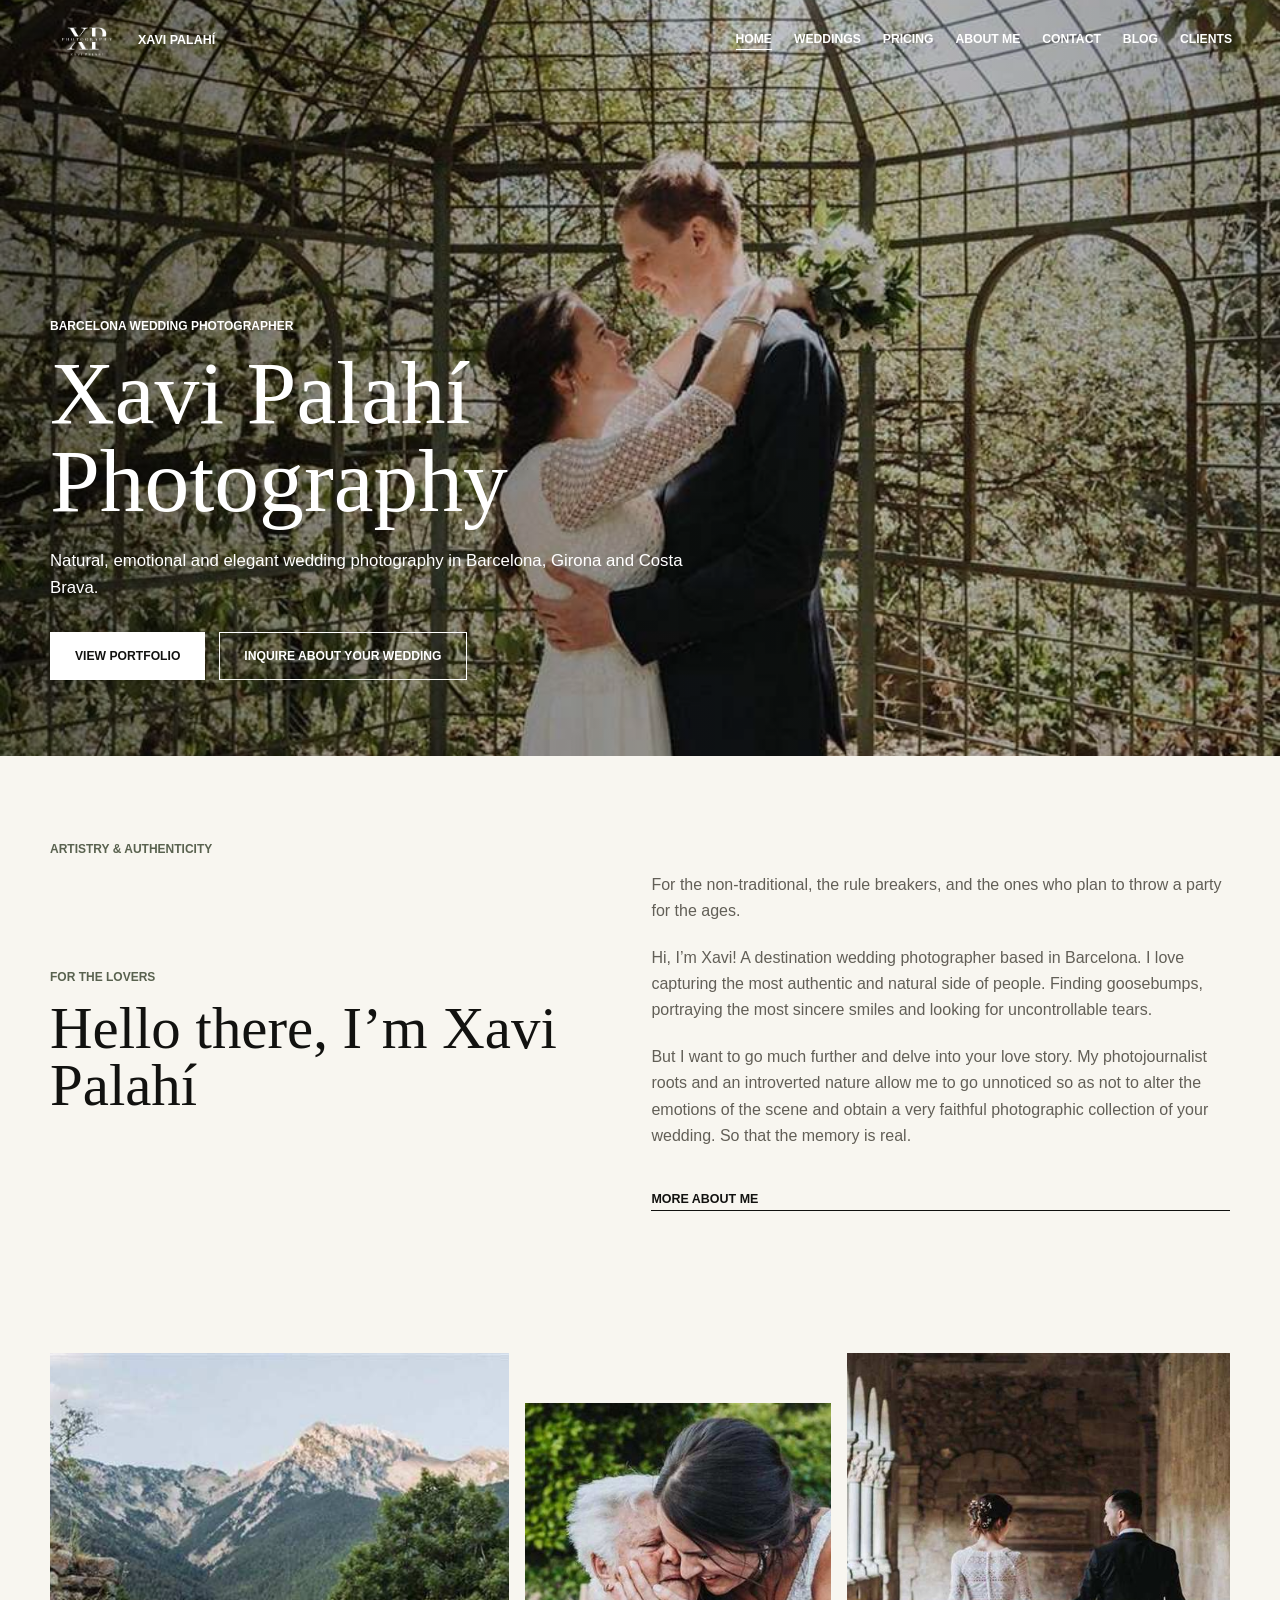
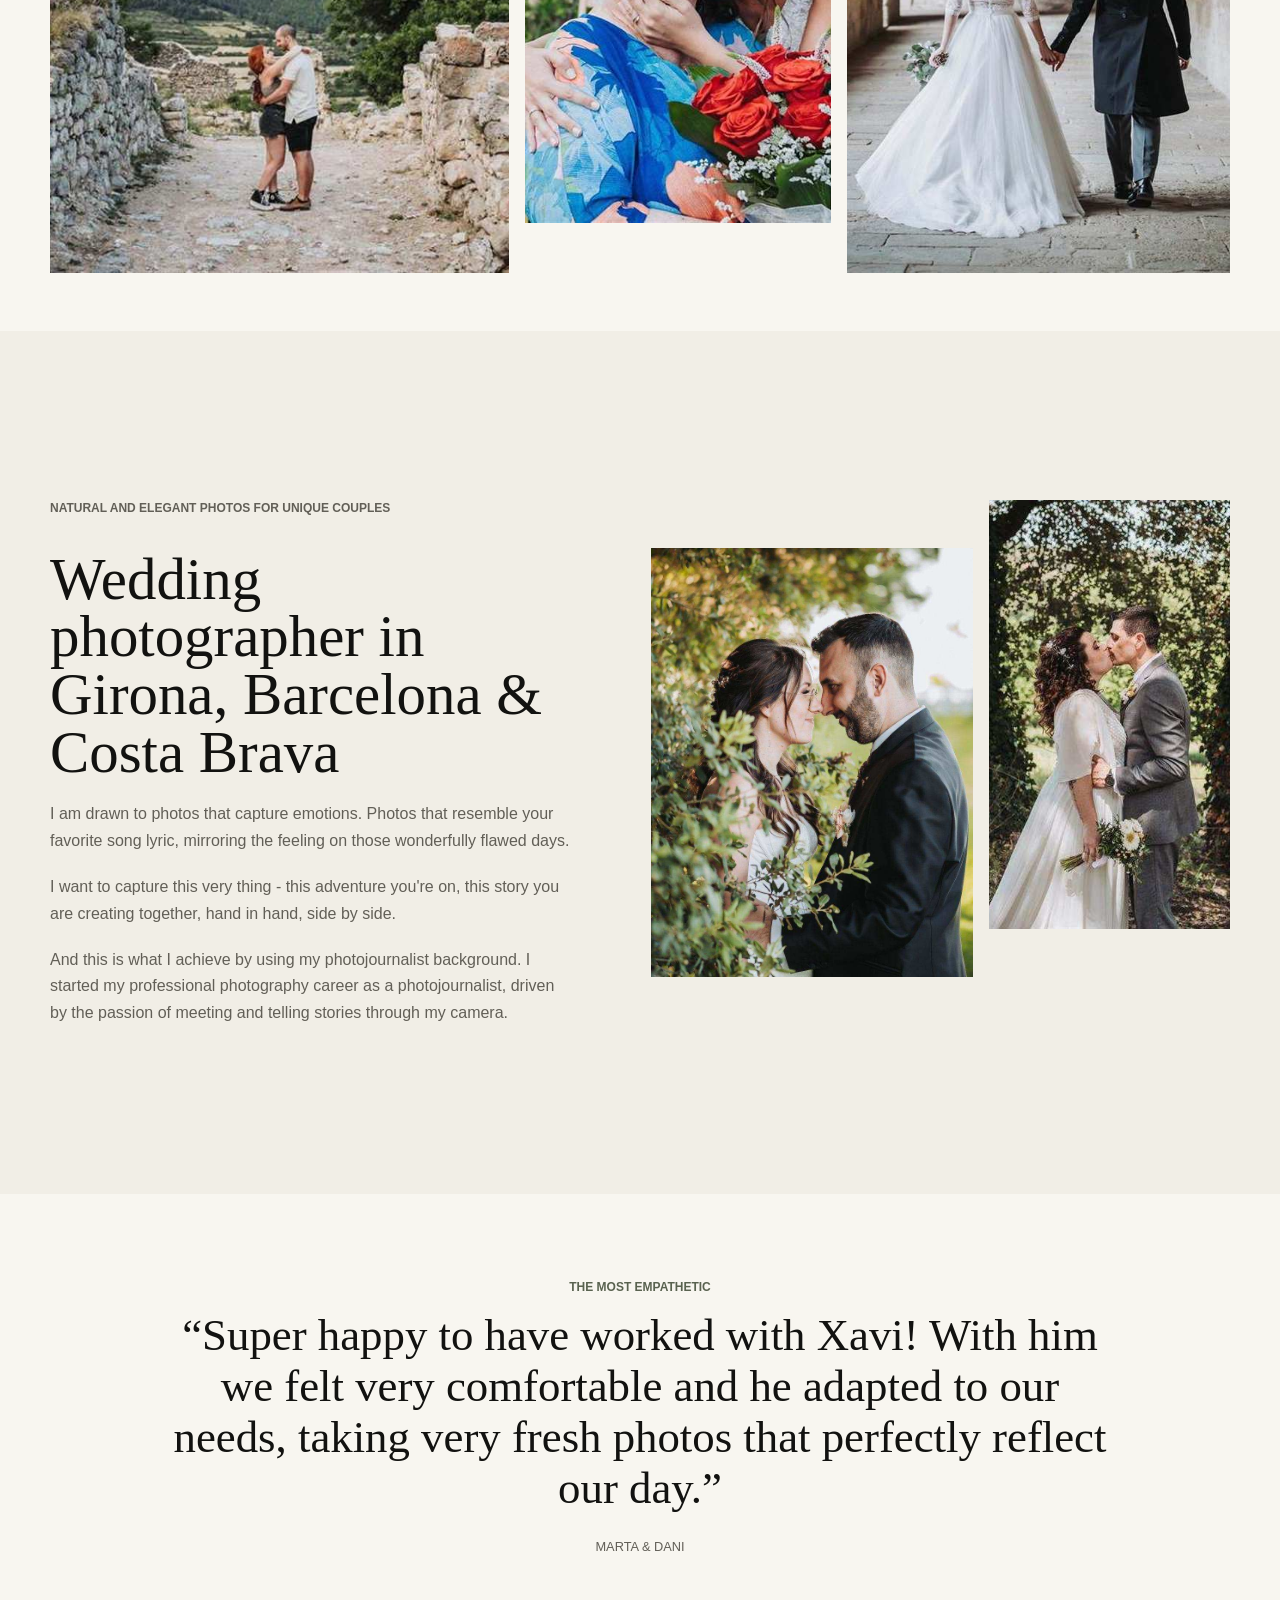
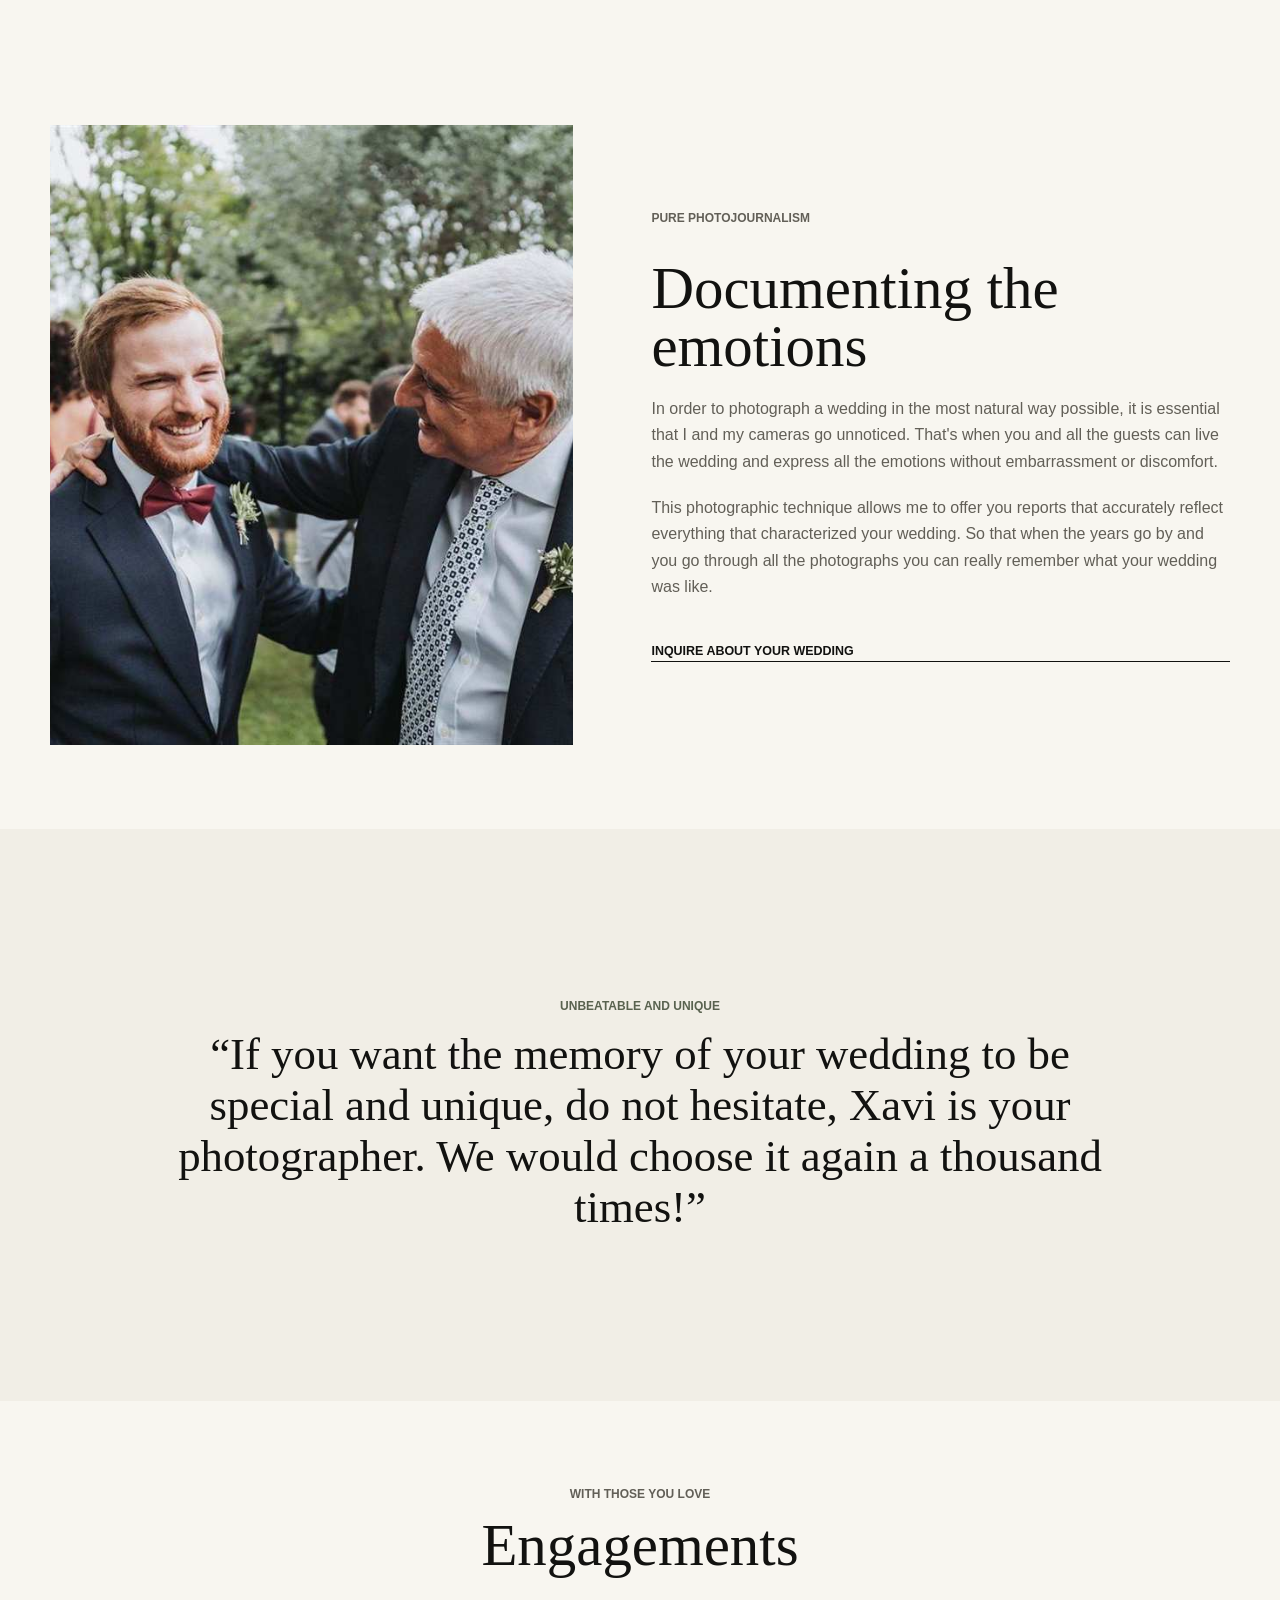
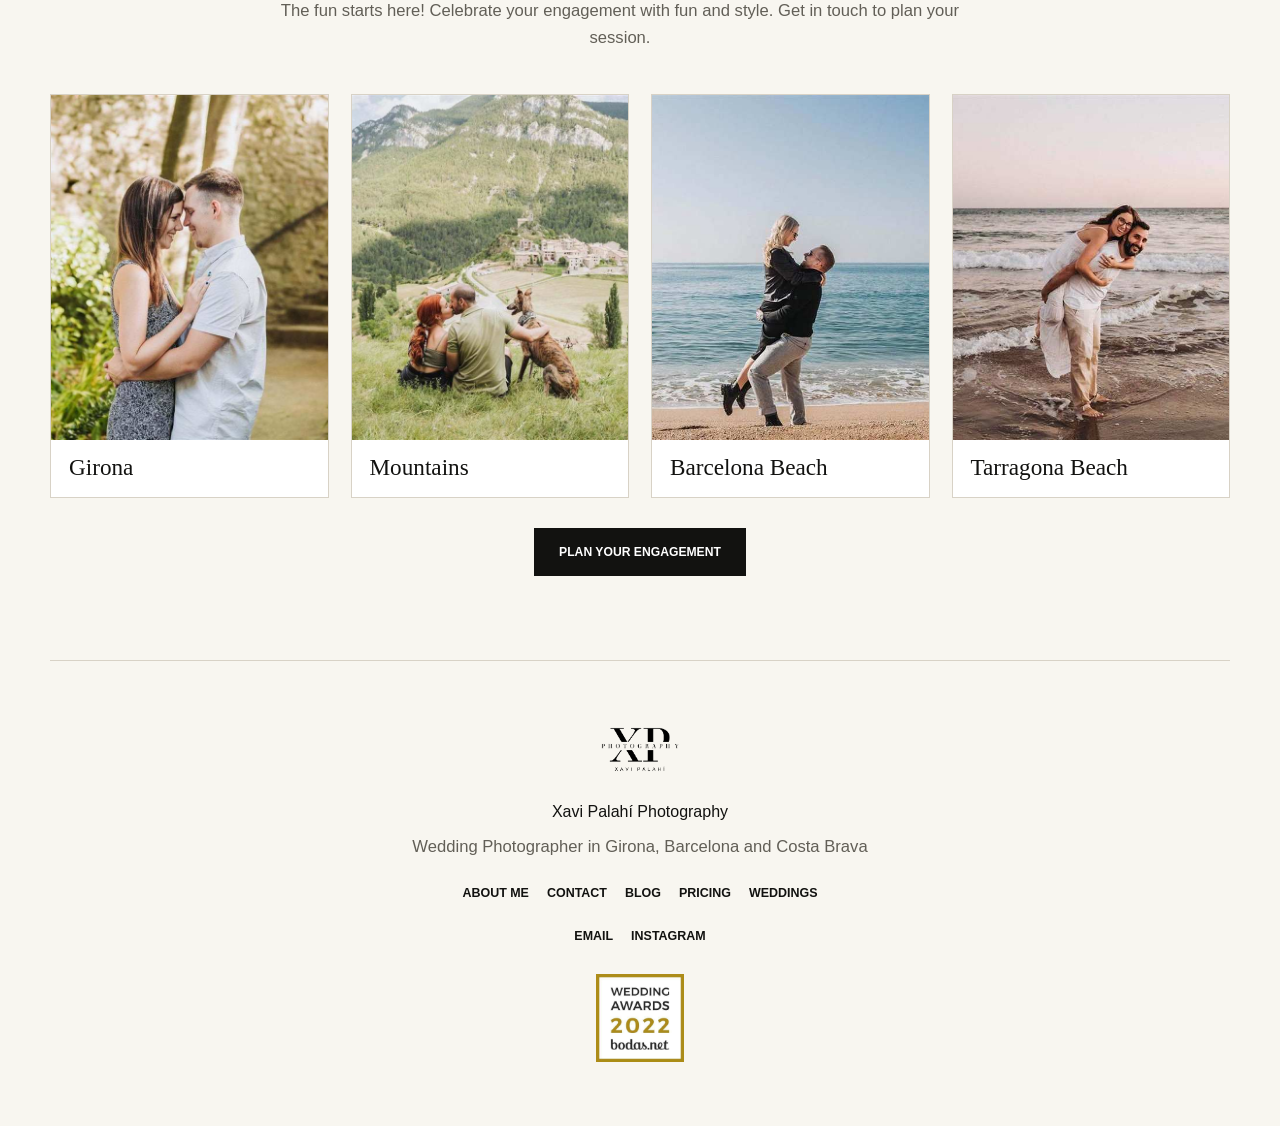
==== index.html @ ed0e4367 "Publish wedding portfolio" ====
<!doctype html>
<html lang="en">
  <head>
    <meta charset="utf-8">
    <meta name="viewport" content="width=device-width, initial-scale=1">
    <title>Xavi Palahí | Barcelona Wedding Photographer</title>
    <meta name="description" content="Barcelona wedding photographer specializing in natural, emotional and elegant wedding photography in Barcelona, Girona and Costa Brava.">
    <meta property="og:title" content="Xavi Palahí | Barcelona Wedding Photographer">
    <meta property="og:description" content="Natural, emotional and elegant wedding photography based in Barcelona, Spain and available worldwide.">
    <meta property="og:image" content="/assets/images/home-hero.jpg">
    <link rel="icon" href="/assets/images/logo.png">
    <link rel="stylesheet" href="/styles.css">
  </head>
  <body>
    <header class="site-header" data-header>
      <a class="brand" href="/" aria-label="Xavi Palahí Photography home">
        <img src="/assets/images/logo.png" alt="">
        <span>Xavi Palahí</span>
      </a>
      <button class="menu-toggle" type="button" aria-expanded="false" aria-controls="site-nav" data-menu-toggle>
        <span></span><span></span><span></span><span class="sr-only">Open menu</span>
      </button>
      <nav class="site-nav" id="site-nav" data-nav>
        <a href="/" aria-current="page">Home</a>
        <a href="/weddings/">Weddings</a>
        <a href="/pricing/">Pricing</a>
        <a href="/about/">About me</a>
        <a href="/contact/">Contact</a>
        <a href="/blog/">Blog</a>
        <a href="https://xavipalahi.pic-time.com/portfolio" target="_blank" rel="noreferrer">Clients</a>
      </nav>
    </header>

    <main>
      <section class="hero">
        <img src="/assets/images/home-hero.jpg" alt="Wedding couple portrait in Barcelona">
        <div class="hero-content">
          <p class="eyebrow">Barcelona wedding photographer</p>
          <h1>Xavi Palahí Photography</h1>
          <p class="hero-text">Natural, emotional and elegant wedding photography in Barcelona, Girona and Costa Brava.</p>
          <div class="button-row">
            <a class="button light" href="/weddings/">View portfolio</a>
            <a class="button" href="/contact/">Inquire about your wedding</a>
          </div>
        </div>
      </section>

      <section class="section">
        <p class="overline">Artistry & Authenticity</p>
        <div class="intro-grid">
          <div>
            <p class="small-title">For the lovers</p>
            <h2>Hello there, I’m Xavi Palahí</h2>
          </div>
          <div class="copy">
            <p>For the non-traditional, the rule breakers, and the ones who plan to throw a party for the ages.</p>
            <p>Hi, I’m Xavi! A destination wedding photographer based in Barcelona. I love capturing the most authentic and natural side of people. Finding goosebumps, portraying the most sincere smiles and looking for uncontrollable tears.</p>
            <p>But I want to go much further and delve into your love story. My photojournalist roots and an introverted nature allow me to go unnoticed so as not to alter the emotions of the scene and obtain a very faithful photographic collection of your wedding. So that the memory is real.</p>
            <a class="text-link" href="/about/">More about me</a>
          </div>
        </div>
      </section>

      <section class="section tight">
        <div class="portfolio-strip">
          <img src="/assets/images/home-feature-1.jpg" alt="Wedding celebration detail">
          <img src="/assets/images/home-feature-2.jpg" alt="Bride and groom portrait">
          <img src="/assets/images/home-feature-3.jpg" alt="Wedding guests celebrating">
        </div>
      </section>

      <section class="section alt">
        <div class="section-inner">
          <div class="split-grid">
            <div class="copy">
              <p class="overline">Natural and elegant photos for unique couples</p>
              <h2>Wedding photographer in Girona, Barcelona & Costa Brava</h2>
              <p>I am drawn to photos that capture emotions. Photos that resemble your favorite song lyric, mirroring the feeling on those wonderfully flawed days.</p>
              <p>I want to capture this very thing - this adventure you're on, this story you are creating together, hand in hand, side by side.</p>
              <p>And this is what I achieve by using my photojournalist background. I started my professional photography career as a photojournalist, driven by the passion of meeting and telling stories through my camera.</p>
            </div>
            <div class="image-stack">
              <img src="/assets/images/home-girona.jpg" alt="Girona wedding photographer portrait">
              <img src="/assets/images/home-caballe.jpg" alt="Can Caballé wedding photograph">
            </div>
          </div>
        </div>
      </section>

      <section class="section">
        <div class="testimonial">
          <p class="overline">The most empathetic</p>
          <blockquote class="quote">“Super happy to have worked with Xavi! With him we felt very comfortable and he adapted to our needs, taking very fresh photos that perfectly reflect our day.”</blockquote>
          <p class="quote-credit">Marta & Dani</p>
        </div>
      </section>

      <section class="section">
        <div class="split-grid">
          <img class="split-image" src="/assets/images/home-feature-4.jpg" alt="Candid wedding moment">
          <div class="copy">
            <p class="overline">Pure photojournalism</p>
            <h2>Documenting the emotions</h2>
            <p>In order to photograph a wedding in the most natural way possible, it is essential that I and my cameras go unnoticed. That's when you and all the guests can live the wedding and express all the emotions without embarrassment or discomfort.</p>
            <p>This photographic technique allows me to offer you reports that accurately reflect everything that characterized your wedding. So that when the years go by and you go through all the photographs you can really remember what your wedding was like.</p>
            <a class="text-link" href="/contact/">Inquire about your wedding</a>
          </div>
        </div>
      </section>

      <section class="section alt">
        <div class="section-inner">
          <div class="testimonial">
            <p class="overline">Unbeatable and unique</p>
            <blockquote class="quote">“If you want the memory of your wedding to be special and unique, do not hesitate, Xavi is your photographer. We would choose it again a thousand times!”</blockquote>
          </div>
        </div>
      </section>

      <section class="section">
        <div class="section-heading center">
          <p class="overline">With those you love</p>
          <h2>Engagements</h2>
          <p class="lead">The fun starts here! Celebrate your engagement with fun and style. Get in touch to plan your session.</p>
        </div>
        <div class="engagement-grid">
          <article><img src="/assets/images/couple-girona.jpg" alt="Couple photo session in Girona"><h3>Girona</h3></article>
          <article><img src="/assets/images/couple-mountains.jpg" alt="Couple photo session in the mountains"><h3>Mountains</h3></article>
          <article><img src="/assets/images/couple-barcelona.jpg" alt="Couple photo session in Barcelona Beach"><h3>Barcelona Beach</h3></article>
          <article><img src="/assets/images/couple-tarragona.jpg" alt="Couple photo session in Tarragona Beach"><h3>Tarragona Beach</h3></article>
        </div>
        <div class="button-row" style="justify-content:center">
          <a class="button dark" href="/contact/">Plan your engagement</a>
        </div>
      </section>
    </main>

    <footer class="site-footer">
      <img class="footer-logo" src="/assets/images/logo.png" alt="">
      <p>Xavi Palahí Photography</p>
      <p class="lead" style="margin:8px auto 0">Wedding Photographer in Girona, Barcelona and Costa Brava</p>
      <nav class="footer-nav">
        <a href="/about/">About me</a><a href="/contact/">Contact</a><a href="/blog/">Blog</a><a href="/pricing/">Pricing</a><a href="/weddings/">Weddings</a>
      </nav>
      <div class="social-row">
        <a href="mailto:xavierpalahi@hotmail.com">Email</a>
        <a href="https://www.instagram.com/xavipalahi.weddings/" target="_blank" rel="noreferrer">Instagram</a>
      </div>
      <a href="https://www.bodas.net/fotografos/xavi-palahi-photography--e169761" target="_blank" rel="noreferrer">
        <img class="footer-badge" src="/assets/images/badge-weddingawards.jpg" alt="Bodas.net Wedding Awards 2022">
      </a>
    </footer>
    <script src="/script.js"></script>
  </body>
</html>
---- styles.css ----
:root {
  --paper: #f8f6f0;
  --paper-2: #f1eee6;
  --ink: #121210;
  --muted: #625f57;
  --line: #d8d2c6;
  --white: #ffffff;
  --sage: #59624f;
  --clay: #9a6f67;
  --max: 1180px;
  --serif: Georgia, "Times New Roman", serif;
  --sans: Arial, Helvetica, sans-serif;
}

* {
  box-sizing: border-box;
}

html {
  scroll-behavior: smooth;
}

body {
  margin: 0;
  background: var(--paper);
  color: var(--ink);
  font-family: var(--sans);
  line-height: 1.65;
}

img {
  display: block;
  max-width: 100%;
}

a {
  color: inherit;
}

button,
input,
textarea {
  font: inherit;
}

.sr-only {
  position: absolute;
  width: 1px;
  height: 1px;
  overflow: hidden;
  clip: rect(0, 0, 0, 0);
  white-space: nowrap;
}

.site-header {
  position: fixed;
  inset: 0 0 auto;
  z-index: 50;
  display: flex;
  align-items: center;
  justify-content: space-between;
  gap: 26px;
  padding: 18px clamp(18px, 4vw, 48px);
  color: var(--white);
  transition: background 180ms ease, color 180ms ease, box-shadow 180ms ease;
}

.site-header.header-light,
.site-header.is-scrolled,
.site-header.is-open {
  background: rgba(248, 246, 240, 0.96);
  color: var(--ink);
  box-shadow: 0 1px 0 rgba(18, 18, 16, 0.08);
}

.brand {
  display: inline-flex;
  align-items: center;
  gap: 12px;
  min-width: 172px;
  text-decoration: none;
}

.brand img {
  width: 78px;
  filter: invert(1);
  transition: filter 180ms ease;
}

.header-light .brand img,
.is-scrolled .brand img,
.is-open .brand img {
  filter: none;
}

.brand span {
  font-size: 0.78rem;
  font-weight: 700;
  letter-spacing: 0;
  text-transform: uppercase;
}

.site-nav {
  display: flex;
  align-items: center;
  gap: 22px;
  font-size: 0.76rem;
  font-weight: 600;
  text-transform: uppercase;
}

.site-nav a {
  text-decoration: none;
  border-bottom: 1px solid transparent;
}

.site-nav a:hover,
.site-nav a:focus-visible,
.site-nav a[aria-current="page"] {
  border-color: currentColor;
}

.menu-toggle {
  display: none;
  width: 42px;
  height: 42px;
  border: 1px solid currentColor;
  border-radius: 0;
  background: transparent;
  color: inherit;
  padding: 10px;
}

.menu-toggle span:not(.sr-only) {
  display: block;
  height: 2px;
  margin: 5px 0;
  background: currentColor;
}

.hero,
.page-hero {
  position: relative;
  min-height: 84vh;
  display: grid;
  align-items: end;
  overflow: hidden;
  color: var(--white);
}

.page-hero {
  min-height: 62vh;
}

.hero img,
.page-hero img {
  position: absolute;
  inset: 0;
  width: 100%;
  height: 100%;
  object-fit: cover;
}

.hero::after,
.page-hero::after {
  content: "";
  position: absolute;
  inset: 0;
  background: linear-gradient(90deg, rgba(0, 0, 0, 0.58), rgba(0, 0, 0, 0.2) 58%, rgba(0, 0, 0, 0.36));
}

.hero-content {
  position: relative;
  z-index: 1;
  width: min(var(--max), calc(100% - 56px));
  margin: 0 auto;
  padding: 138px 0 76px;
}

.hero-content.narrow {
  max-width: 900px;
}

.eyebrow,
.overline,
.small-title {
  margin: 0 0 12px;
  color: var(--sage);
  font-size: 0.75rem;
  font-weight: 700;
  text-transform: uppercase;
}

.hero .eyebrow,
.page-hero .eyebrow {
  color: var(--white);
}

h1,
h2,
h3 {
  font-family: var(--serif);
  font-weight: 500;
  line-height: 0.98;
}

h1 {
  max-width: 840px;
  margin: 0;
  font-size: clamp(3rem, 7vw, 6.4rem);
}

h2 {
  margin: 0;
  font-size: clamp(2.25rem, 4.6vw, 4.35rem);
}

h3 {
  margin: 0;
  font-size: 2rem;
}

p {
  margin: 0;
}

.hero-text {
  max-width: 680px;
  margin-top: 22px;
  font-size: 1.05rem;
}

.section,
.site-footer {
  width: min(var(--max), calc(100% - 56px));
  margin: 0 auto;
}

.section {
  padding: 84px 0;
}

.section.tight {
  padding: 58px 0;
}

.section.alt {
  width: 100%;
  max-width: none;
  background: var(--paper-2);
}

.section.alt > .section-inner {
  width: min(var(--max), calc(100% - 56px));
  margin: 0 auto;
  padding: 84px 0;
}

.section-heading {
  max-width: 760px;
  margin-bottom: 42px;
}

.section-heading.center {
  margin-right: auto;
  margin-left: auto;
  text-align: center;
}

.section-heading p,
.copy p,
.card p,
.faq-answer,
.lead {
  color: var(--muted);
}

.lead {
  max-width: 720px;
  margin-top: 22px;
  font-size: 1.04rem;
}

.button-row {
  display: flex;
  flex-wrap: wrap;
  gap: 14px;
  margin-top: 30px;
}

.button {
  display: inline-flex;
  align-items: center;
  justify-content: center;
  min-height: 48px;
  padding: 13px 24px;
  border: 1px solid currentColor;
  border-radius: 0;
  background: transparent;
  color: inherit;
  text-decoration: none;
  text-transform: uppercase;
  font-size: 0.76rem;
  font-weight: 700;
  cursor: pointer;
}

.button.light {
  background: var(--white);
  color: var(--ink);
  border-color: var(--white);
}

.button.dark {
  background: var(--ink);
  color: var(--white);
  border-color: var(--ink);
}

.text-link {
  display: inline-block;
  margin-top: 20px;
  text-decoration: none;
  text-transform: uppercase;
  font-size: 0.78rem;
  font-weight: 700;
  border-bottom: 1px solid currentColor;
}

.intro-grid,
.split-grid,
.about-grid,
.pricing-lead,
.contact-grid {
  display: grid;
  grid-template-columns: 0.95fr 1.05fr;
  gap: clamp(36px, 7vw, 78px);
  align-items: center;
}

.copy {
  display: grid;
  gap: 20px;
}

.image-stack {
  display: grid;
  grid-template-columns: 1fr 0.75fr;
  gap: 16px;
  align-items: end;
}

.image-stack img:first-child {
  aspect-ratio: 3 / 4;
}

.image-stack img:last-child {
  aspect-ratio: 4 / 5;
  margin-bottom: 48px;
}

.image-stack img,
.split-image,
.about-image,
.card-image,
.gallery-card img,
.blog-card img {
  width: 100%;
  height: 100%;
  object-fit: cover;
  background: var(--line);
}

.portfolio-strip {
  display: grid;
  grid-template-columns: 1.2fr 0.8fr 1fr;
  gap: 16px;
  align-items: stretch;
}

.portfolio-strip img {
  width: 100%;
  height: 520px;
  object-fit: cover;
}

.portfolio-strip img:nth-child(2) {
  height: 420px;
  align-self: center;
}

.gallery-grid,
.blog-grid,
.pricing-grid,
.engagement-grid {
  display: grid;
  grid-template-columns: repeat(3, minmax(0, 1fr));
  gap: 22px;
}

.gallery-card,
.blog-card,
.pricing-card {
  min-width: 0;
}

.gallery-card {
  display: grid;
  gap: 14px;
  text-decoration: none;
}

.gallery-card img {
  aspect-ratio: 4 / 5;
}

.gallery-card:nth-child(3n + 2) img {
  aspect-ratio: 1 / 1;
}

.gallery-card p,
.blog-card p {
  color: var(--muted);
  font-size: 0.9rem;
}

.testimonial {
  max-width: 940px;
  margin: 0 auto;
  text-align: center;
}

.quote {
  margin: 0;
  font-family: var(--serif);
  font-size: clamp(1.8rem, 3.5vw, 3rem);
  line-height: 1.14;
}

.quote-credit {
  margin-top: 22px;
  color: var(--muted);
  font-size: 0.8rem;
  text-transform: uppercase;
}

.split-image,
.about-image {
  min-height: 620px;
}

.engagement-grid {
  grid-template-columns: repeat(4, minmax(0, 1fr));
}

.engagement-grid article,
.blog-card,
.pricing-card {
  background: var(--white);
  border: 1px solid var(--line);
}

.engagement-grid img {
  width: 100%;
  aspect-ratio: 4 / 5;
  object-fit: cover;
}

.engagement-grid h3 {
  padding: 16px 18px 18px;
  font-size: 1.45rem;
}

.blog-card {
  display: grid;
  grid-template-rows: auto 1fr;
  text-decoration: none;
}

.blog-card img {
  aspect-ratio: 4 / 3;
}

.blog-card-content,
.pricing-card {
  padding: 24px;
}

.blog-card h2,
.blog-card h3 {
  font-size: 1.85rem;
}

.pricing-card {
  display: grid;
  gap: 14px;
}

.pricing-card strong {
  font-size: 1rem;
}

.album-grid {
  display: grid;
  grid-template-columns: repeat(4, minmax(0, 1fr));
  gap: 14px;
}

.album-grid img {
  width: 100%;
  aspect-ratio: 4 / 3;
  object-fit: cover;
  border: 1px solid var(--line);
}

.faq-list {
  display: grid;
  gap: 16px;
  max-width: 920px;
  margin: 0 auto;
}

.faq-item {
  padding: 24px 0;
  border-top: 1px solid var(--line);
}

.faq-question {
  margin-bottom: 10px;
  font-weight: 700;
}

.contact-form {
  display: grid;
  gap: 18px;
}

.field-grid {
  display: grid;
  grid-template-columns: 1fr 1fr;
  gap: 18px;
}

label {
  display: grid;
  gap: 8px;
  color: var(--muted);
  font-size: 0.78rem;
  font-weight: 700;
  text-transform: uppercase;
}

input,
textarea {
  width: 100%;
  border: 1px solid var(--line);
  border-radius: 0;
  background: var(--white);
  color: var(--ink);
  padding: 14px 15px;
  font-size: 1rem;
}

textarea {
  min-height: 170px;
  resize: vertical;
}

.form-note {
  color: var(--muted);
  font-size: 0.86rem;
}

.site-footer {
  padding: 52px 0 64px;
  text-align: center;
  border-top: 1px solid var(--line);
}

.footer-logo {
  width: 120px;
  margin: 0 auto 18px;
}

.footer-nav,
.social-row {
  display: flex;
  justify-content: center;
  flex-wrap: wrap;
  gap: 18px;
  margin-top: 22px;
  font-size: 0.78rem;
  font-weight: 700;
  text-transform: uppercase;
}

.footer-nav a,
.social-row a {
  text-decoration: none;
  border-bottom: 1px solid transparent;
}

.footer-nav a:hover,
.social-row a:hover {
  border-color: currentColor;
}

.footer-badge {
  width: 88px;
  margin: 26px auto 0;
}

@media (max-width: 980px) {
  .site-header {
    padding: 14px 22px;
  }

  .brand img {
    width: 64px;
  }

  .menu-toggle {
    display: block;
  }

  .site-nav {
    position: absolute;
    top: 100%;
    left: 0;
    right: 0;
    display: none;
    flex-direction: column;
    align-items: flex-start;
    gap: 0;
    padding: 18px 22px 24px;
    background: rgba(248, 246, 240, 0.98);
    color: var(--ink);
  }

  .site-nav.is-open {
    display: flex;
  }

  .site-nav a {
    width: 100%;
    padding: 12px 0;
  }

  .intro-grid,
  .split-grid,
  .about-grid,
  .pricing-lead,
  .contact-grid {
    grid-template-columns: 1fr;
  }

  .portfolio-strip {
    grid-template-columns: 1fr 1fr;
  }

  .portfolio-strip img,
  .portfolio-strip img:nth-child(2) {
    height: 380px;
  }

  .gallery-grid,
  .blog-grid,
  .pricing-grid {
    grid-template-columns: repeat(2, minmax(0, 1fr));
  }

  .engagement-grid,
  .album-grid {
    grid-template-columns: repeat(2, minmax(0, 1fr));
  }

  .split-image,
  .about-image {
    min-height: 520px;
  }
}

@media (max-width: 640px) {
  .section,
  .site-footer,
  .section.alt > .section-inner,
  .hero-content {
    width: min(100% - 34px, var(--max));
  }

  .section,
  .section.alt > .section-inner {
    padding: 58px 0;
  }

  .hero,
  .page-hero {
    min-height: 76vh;
  }

  .hero-content {
    padding: 116px 0 52px;
  }

  .button-row,
  .button {
    width: 100%;
  }

  .portfolio-strip,
  .gallery-grid,
  .blog-grid,
  .pricing-grid,
  .engagement-grid,
  .album-grid,
  .field-grid {
    grid-template-columns: 1fr;
  }

  .portfolio-strip img,
  .portfolio-strip img:nth-child(2) {
    height: 320px;
  }

  .image-stack {
    grid-template-columns: 1fr;
  }

  .image-stack img:last-child {
    margin-bottom: 0;
  }

  .split-image,
  .about-image {
    min-height: 390px;
  }

  .brand {
    min-width: 0;
  }

  .brand span {
    font-size: 0.72rem;
  }
}
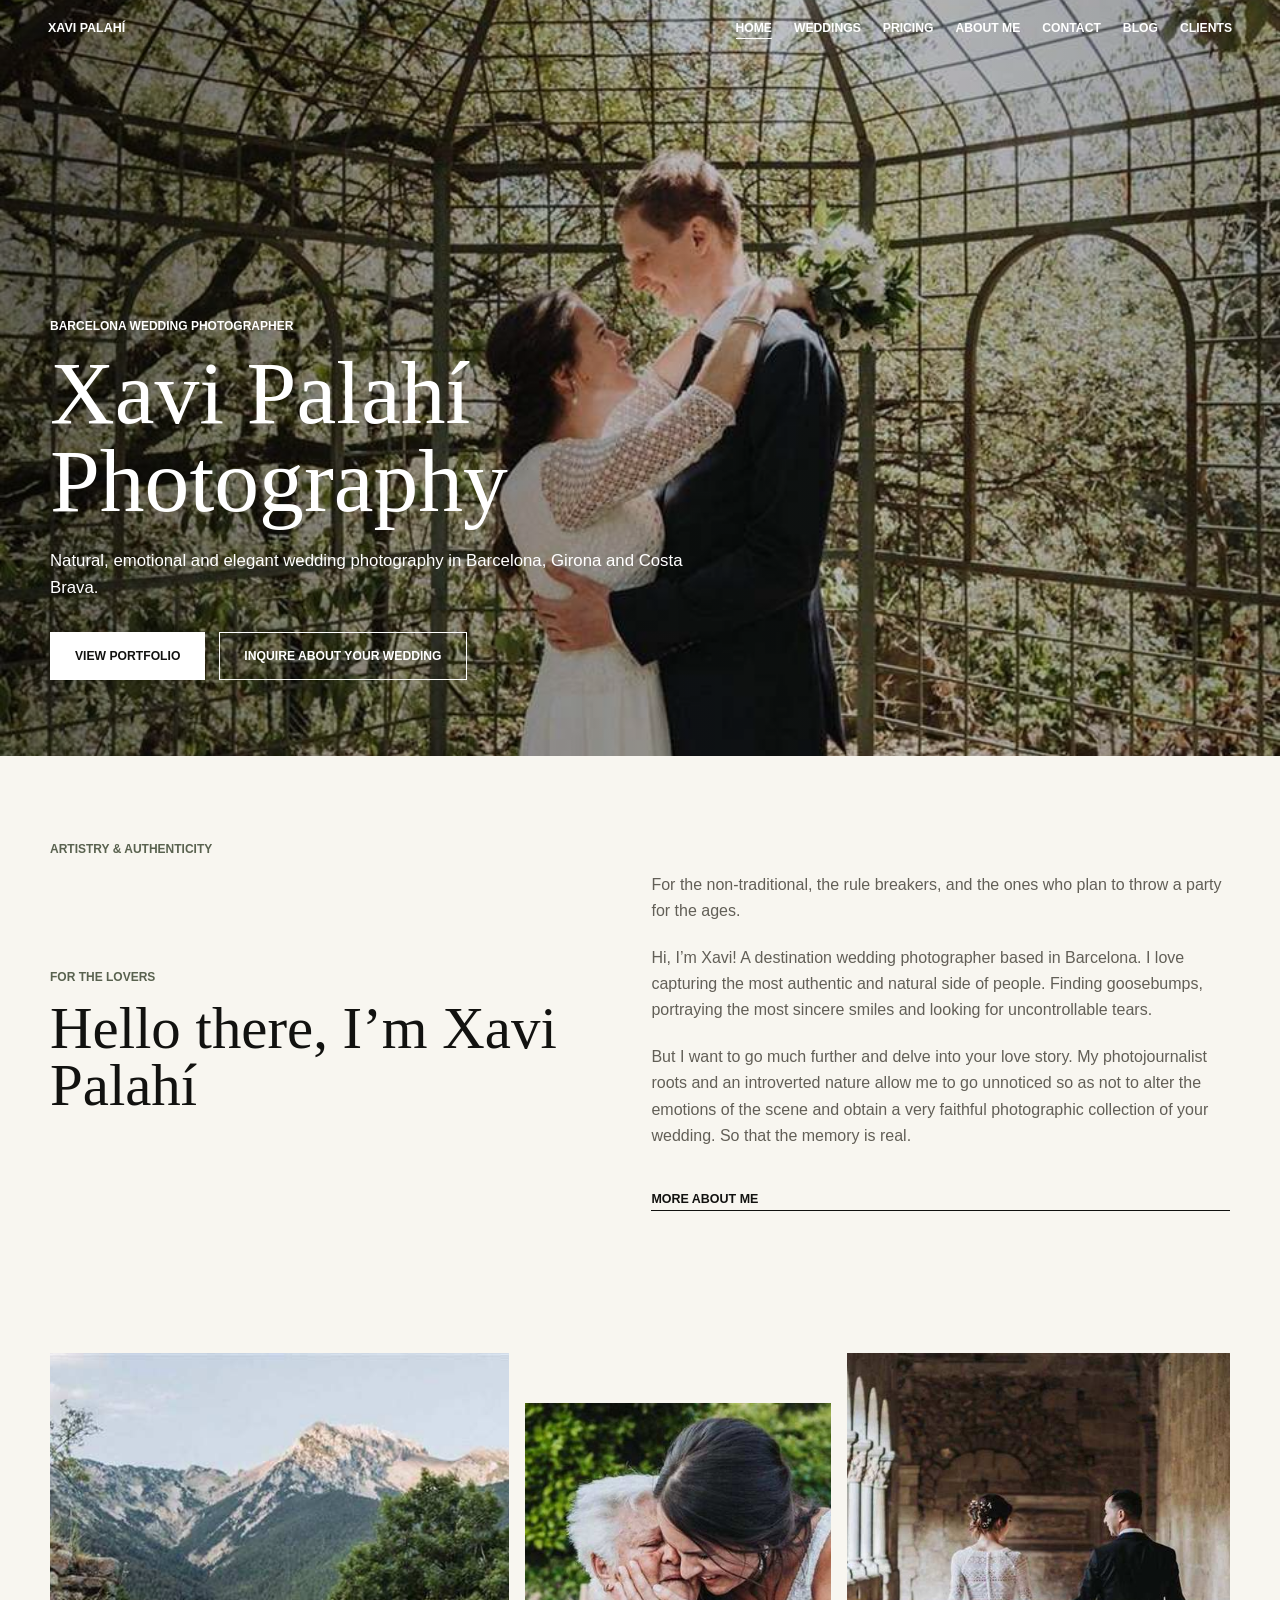
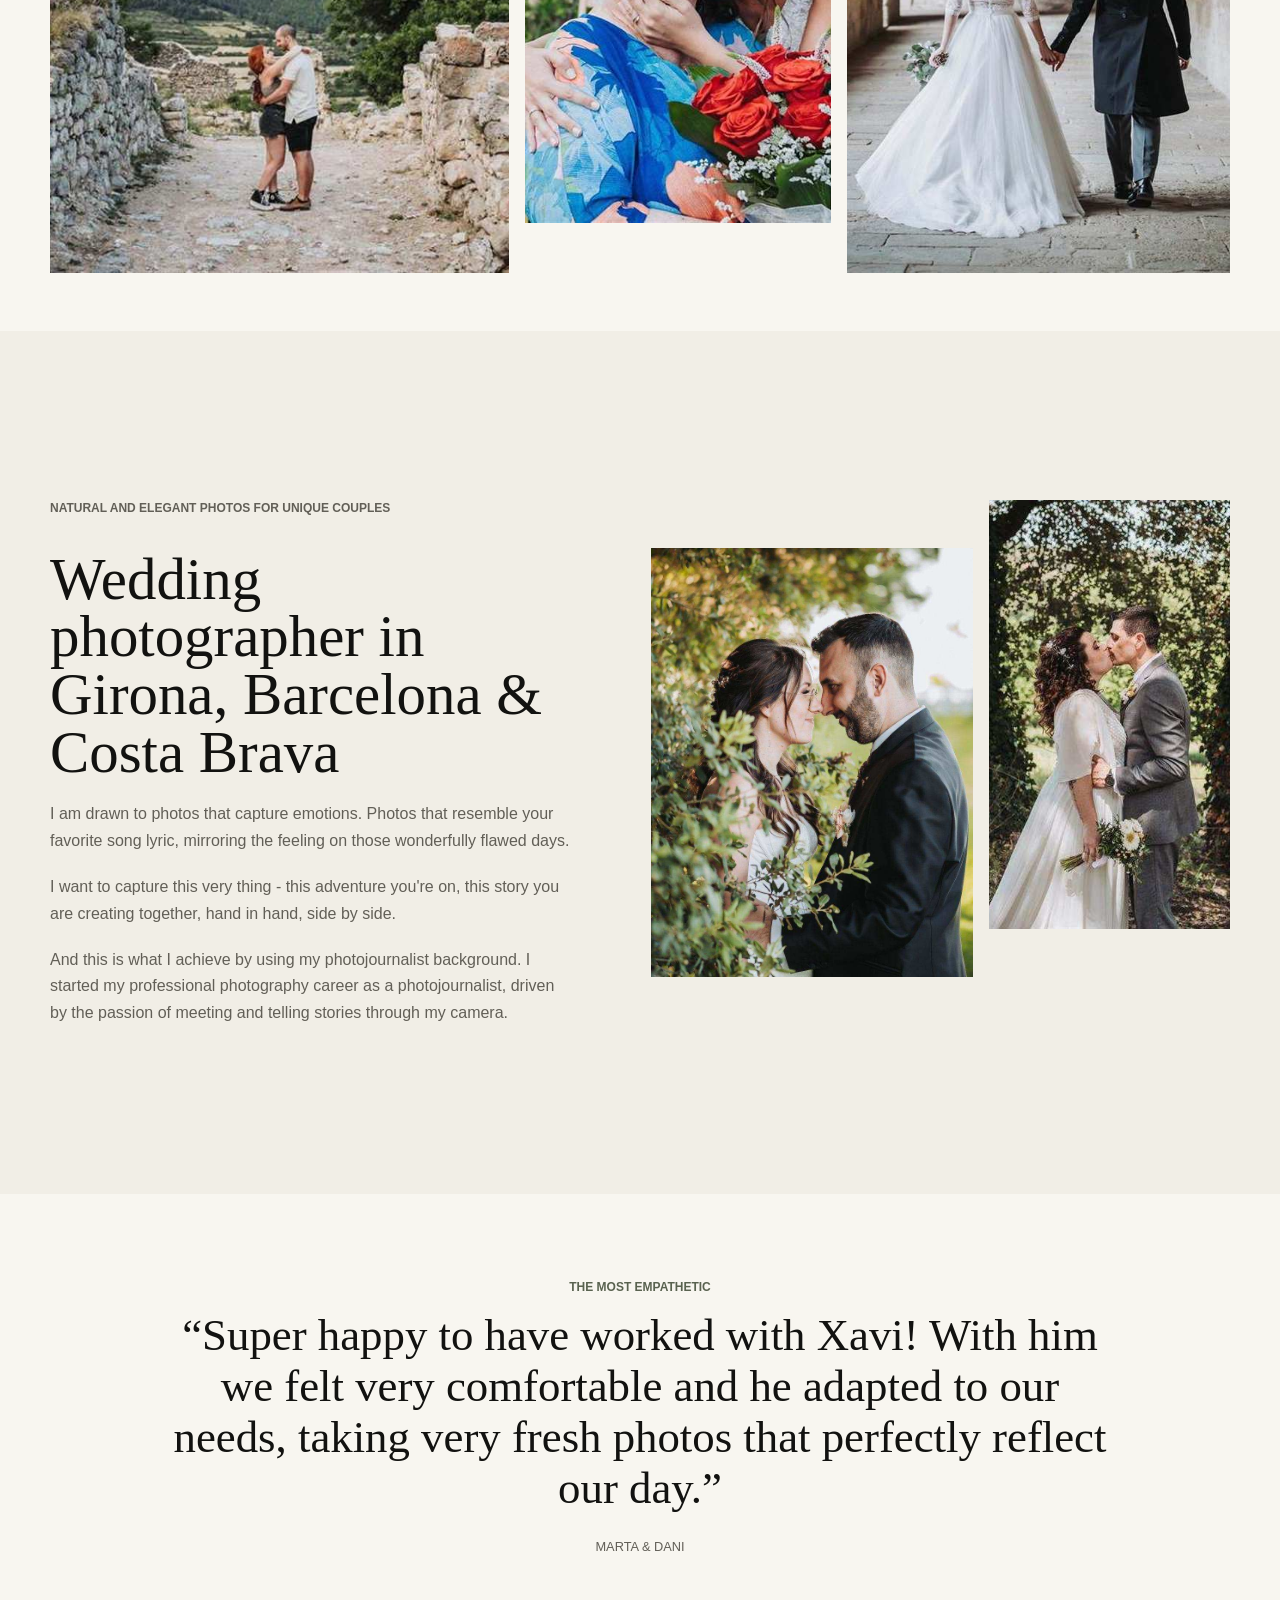
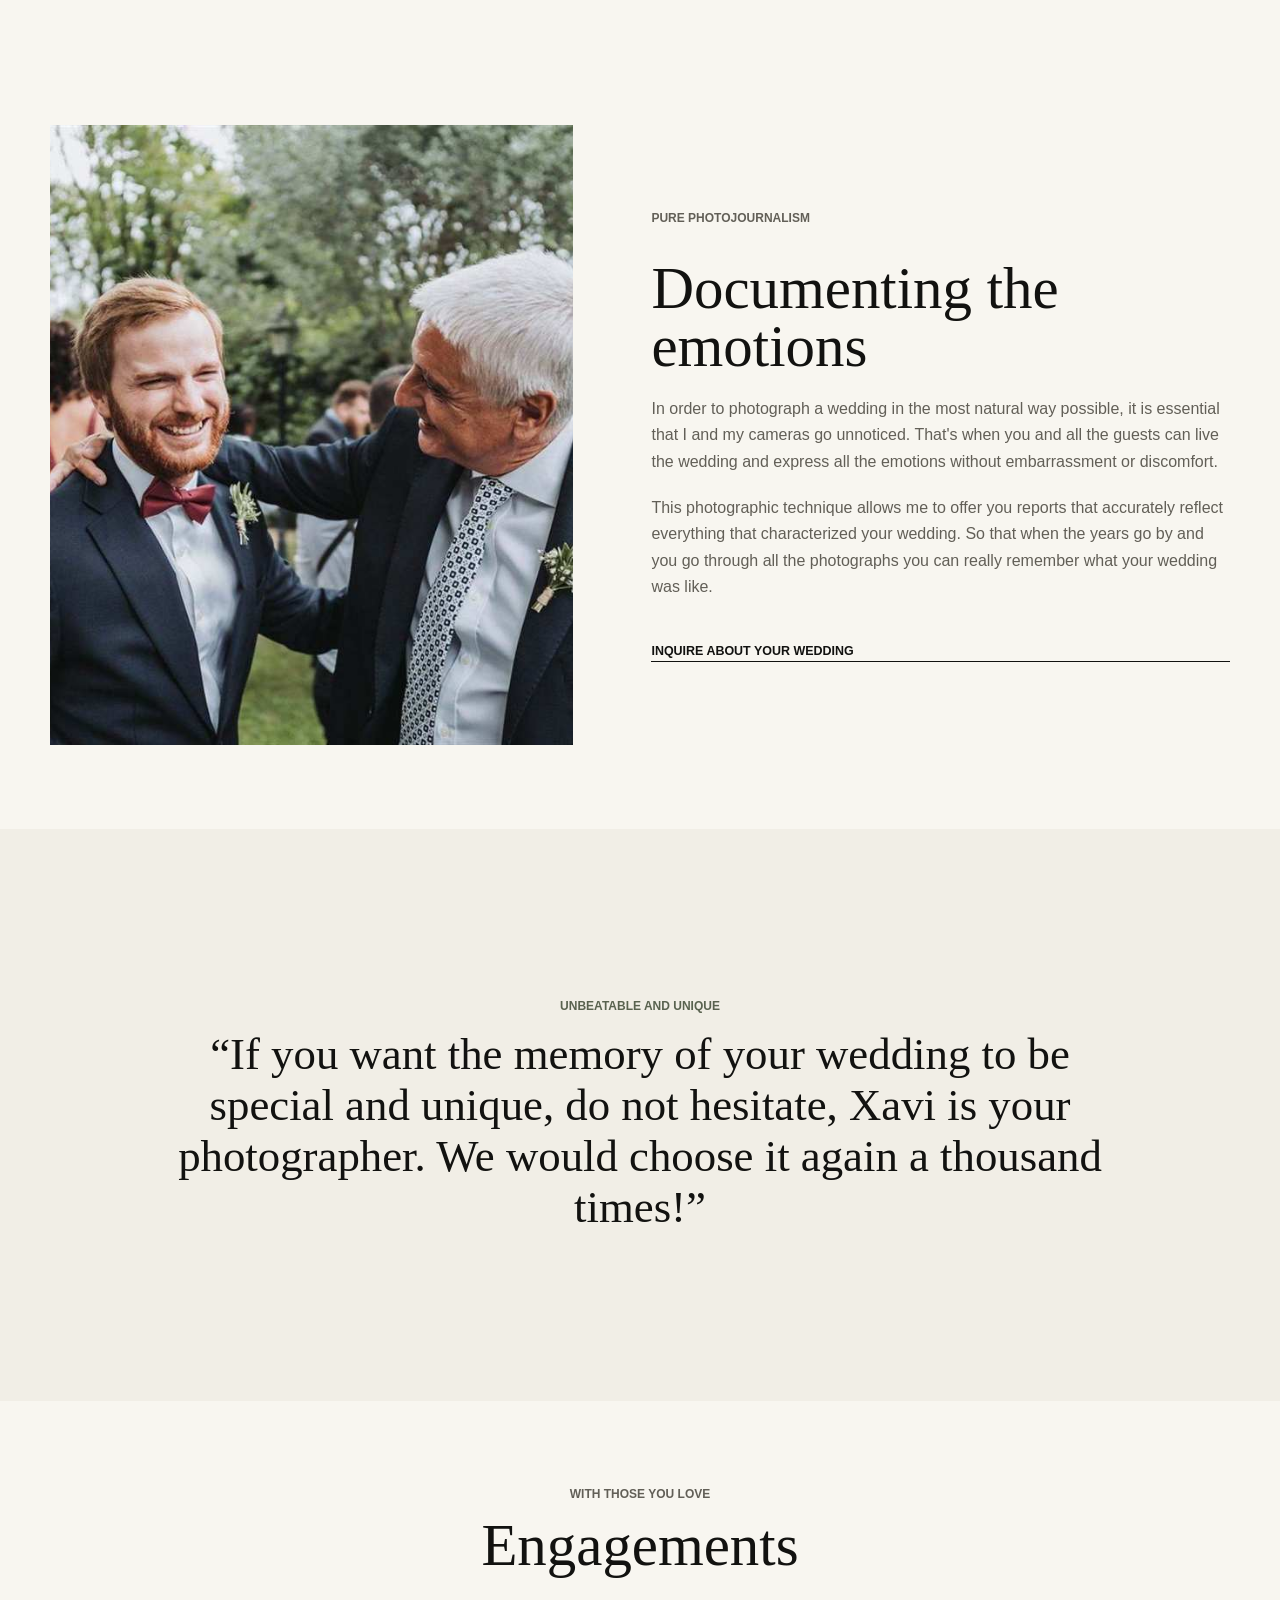
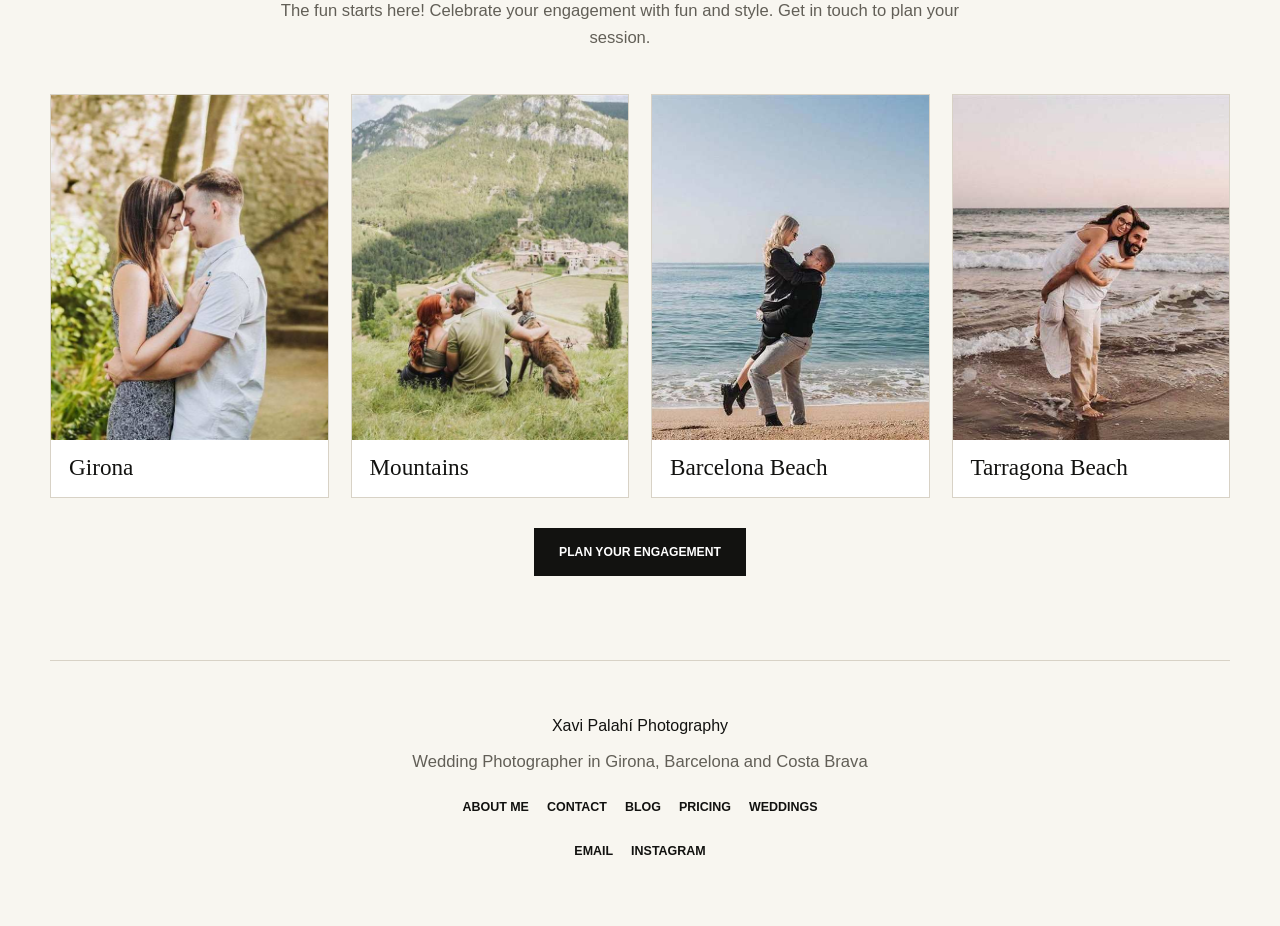
==== commit e34692c5: "Remove logos from homepage" ====
--- a/index.html
+++ b/index.html
@@ -8,13 +8,11 @@
     <meta property="og:title" content="Xavi Palahí | Barcelona Wedding Photographer">
     <meta property="og:description" content="Natural, emotional and elegant wedding photography based in Barcelona, Spain and available worldwide.">
     <meta property="og:image" content="/assets/images/home-hero.jpg">
-    <link rel="icon" href="/assets/images/logo.png">
     <link rel="stylesheet" href="/styles.css">
   </head>
   <body>
     <header class="site-header" data-header>
       <a class="brand" href="/" aria-label="Xavi Palahí Photography home">
-        <img src="/assets/images/logo.png" alt="">
         <span>Xavi Palahí</span>
       </a>
       <button class="menu-toggle" type="button" aria-expanded="false" aria-controls="site-nav" data-menu-toggle>
@@ -136,7 +134,6 @@
     </main>
 
     <footer class="site-footer">
-      <img class="footer-logo" src="/assets/images/logo.png" alt="">
       <p>Xavi Palahí Photography</p>
       <p class="lead" style="margin:8px auto 0">Wedding Photographer in Girona, Barcelona and Costa Brava</p>
       <nav class="footer-nav">
@@ -146,9 +143,6 @@
         <a href="mailto:xavierpalahi@hotmail.com">Email</a>
         <a href="https://www.instagram.com/xavipalahi.weddings/" target="_blank" rel="noreferrer">Instagram</a>
       </div>
-      <a href="https://www.bodas.net/fotografos/xavi-palahi-photography--e169761" target="_blank" rel="noreferrer">
-        <img class="footer-badge" src="/assets/images/badge-weddingawards.jpg" alt="Bodas.net Wedding Awards 2022">
-      </a>
     </footer>
     <script src="/script.js"></script>
   </body>
--- a/styles.css
+++ b/styles.css
@@ -79,18 +79,6 @@
   gap: 12px;
   min-width: 172px;
   text-decoration: none;
-}
-
-.brand img {
-  width: 78px;
-  filter: invert(1);
-  transition: filter 180ms ease;
-}
-
-.header-light .brand img,
-.is-scrolled .brand img,
-.is-open .brand img {
-  filter: none;
 }
 
 .brand span {
@@ -577,11 +565,6 @@
   border-top: 1px solid var(--line);
 }
 
-.footer-logo {
-  width: 120px;
-  margin: 0 auto 18px;
-}
-
 .footer-nav,
 .social-row {
   display: flex;
@@ -605,18 +588,9 @@
   border-color: currentColor;
 }
 
-.footer-badge {
-  width: 88px;
-  margin: 26px auto 0;
-}
-
 @media (max-width: 980px) {
   .site-header {
     padding: 14px 22px;
-  }
-
-  .brand img {
-    width: 64px;
   }
 
   .menu-toggle {
@@ -743,3 +717,9 @@
     font-size: 0.72rem;
   }
 }
+
+.brand img,
+.footer-logo,
+.footer-badge {
+  display: none !important;
+}
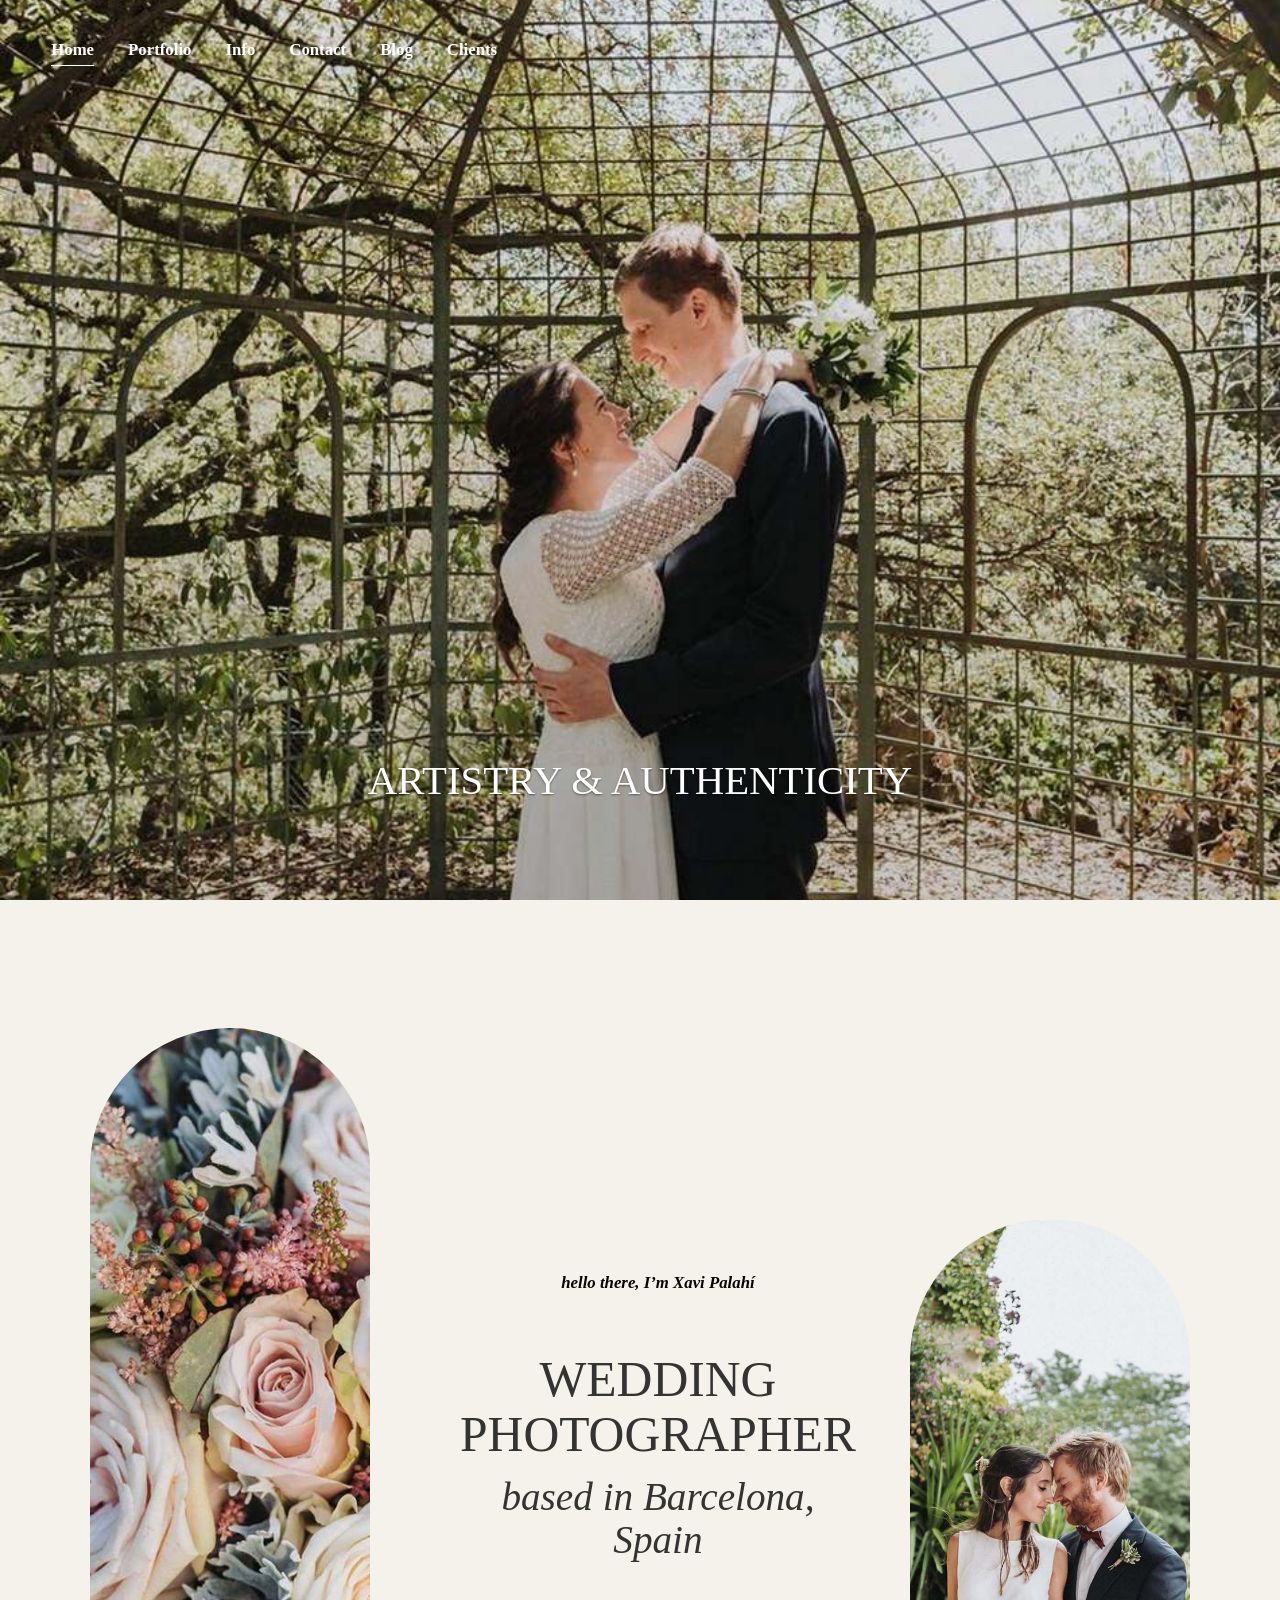
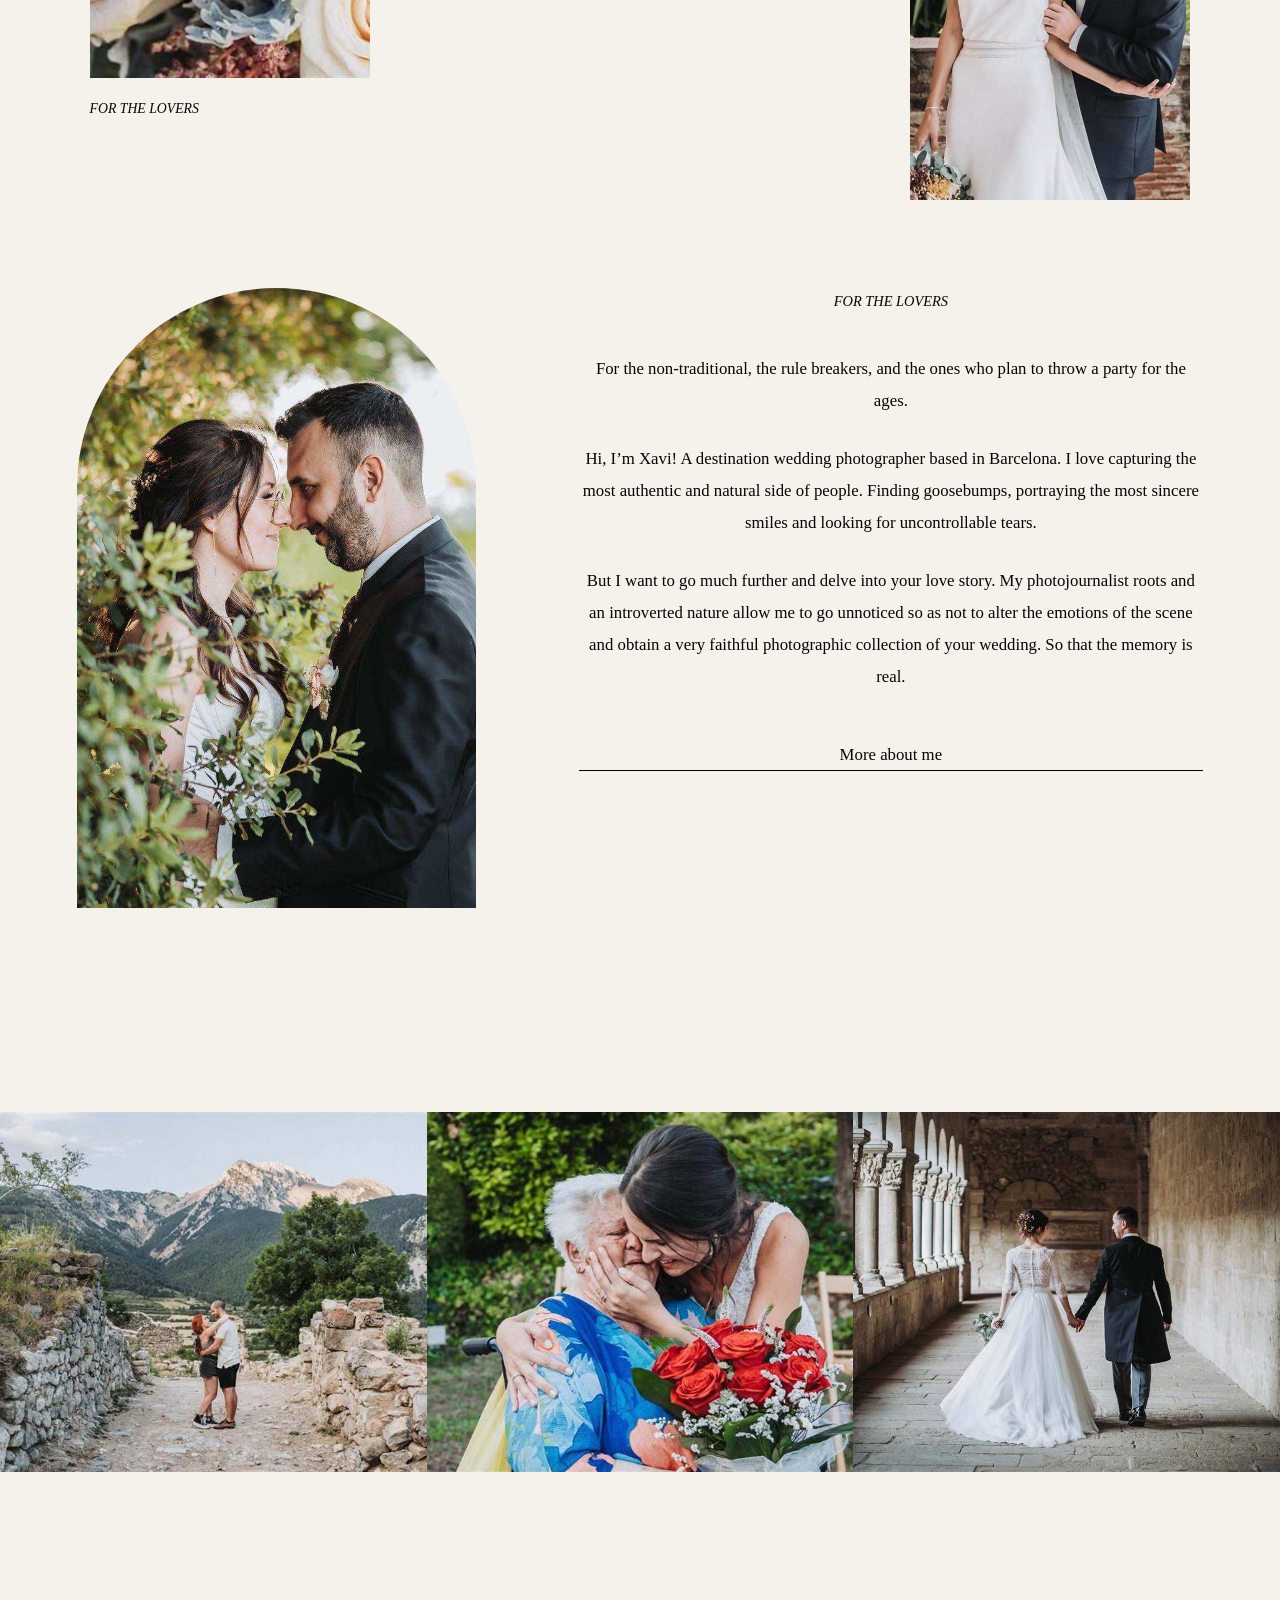
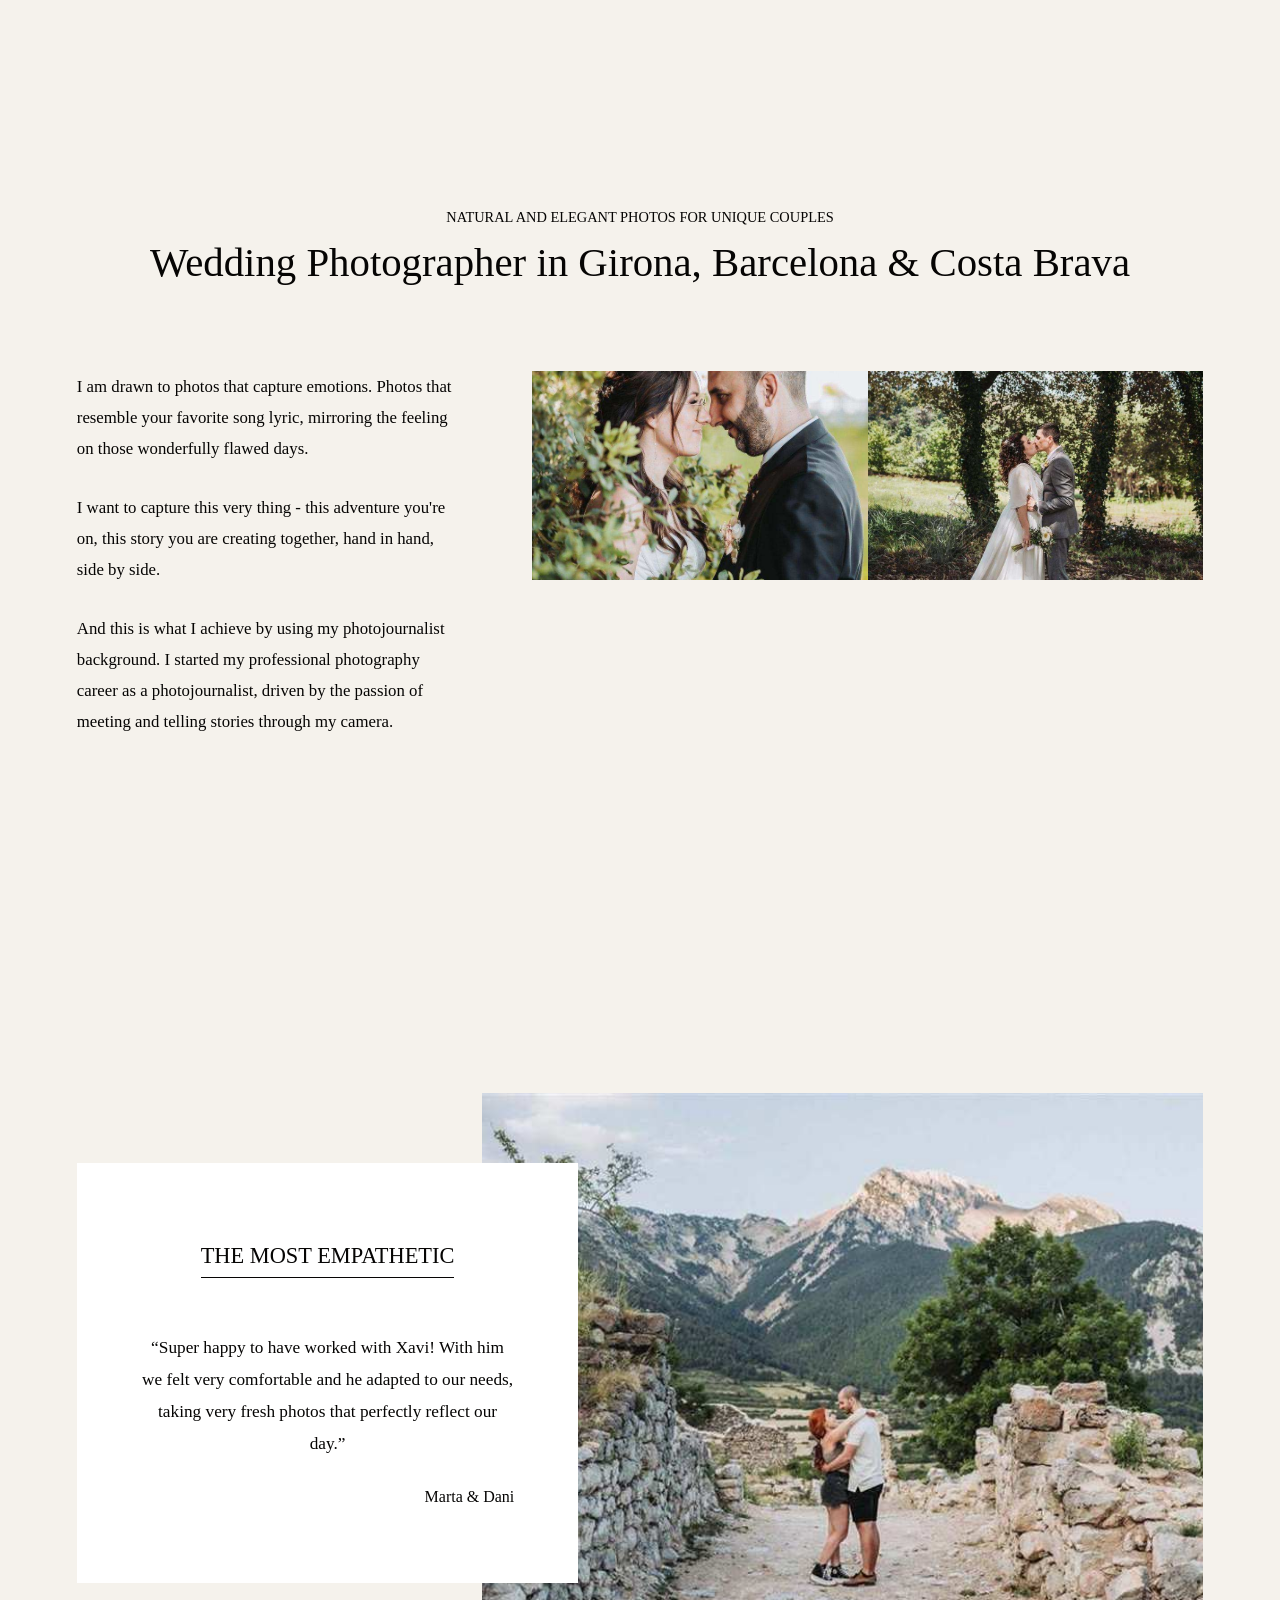
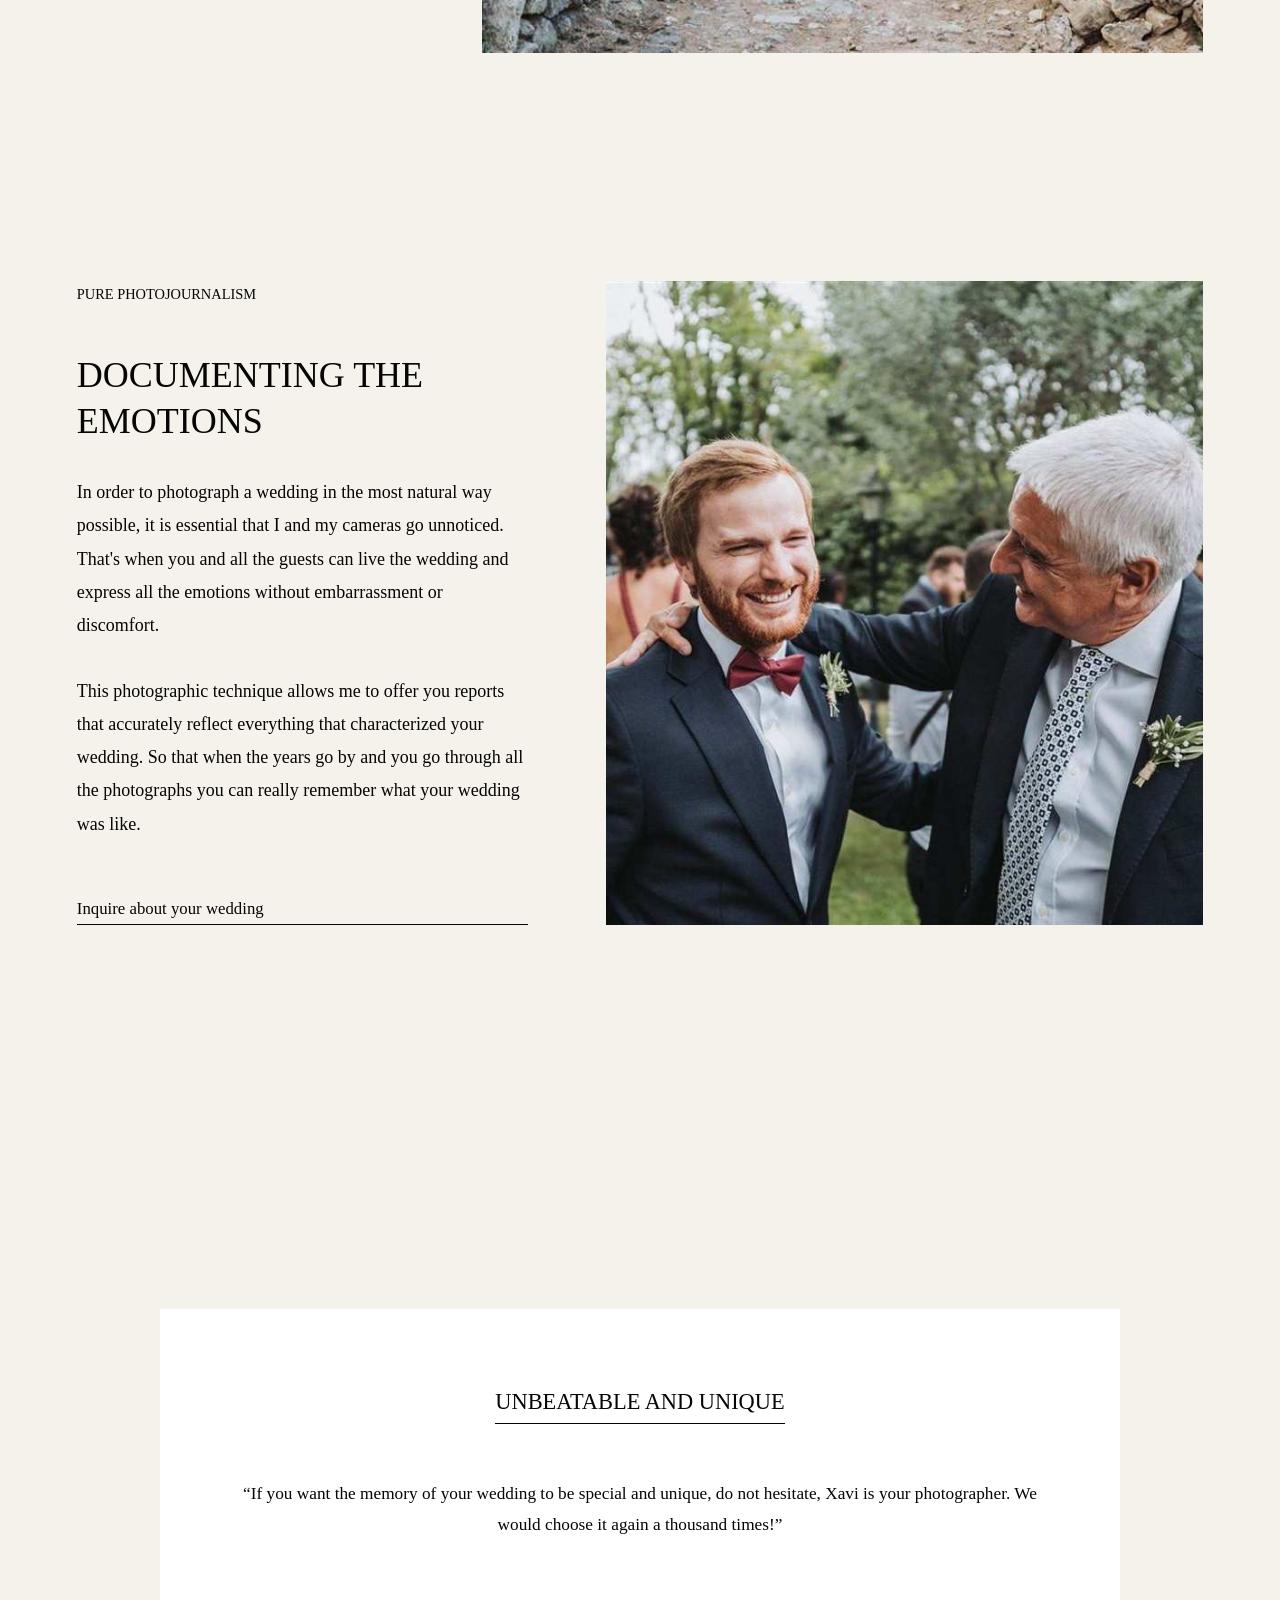
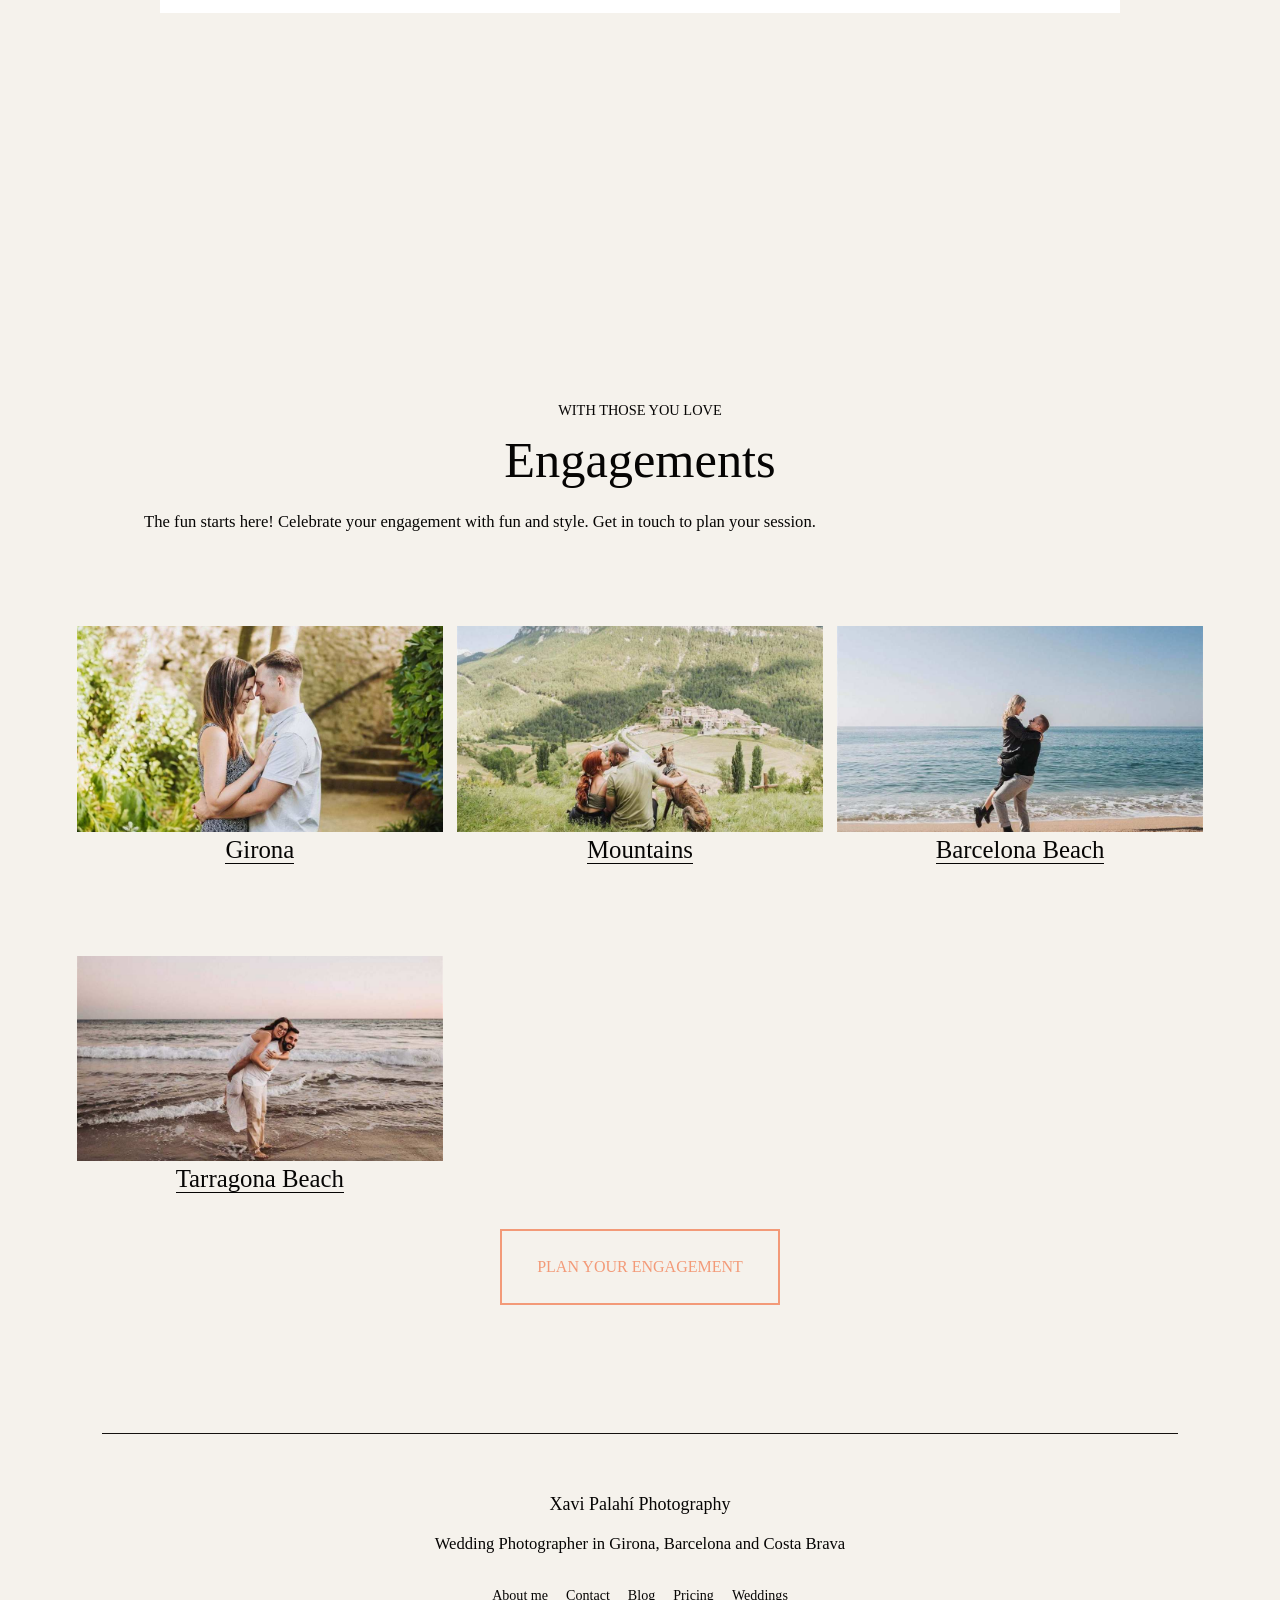
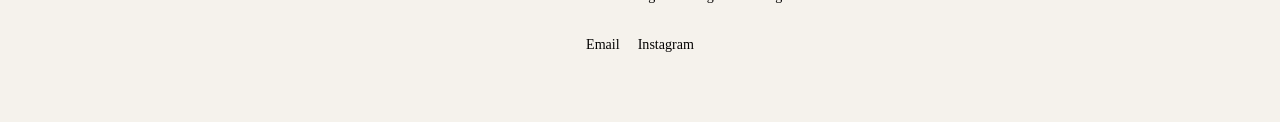
==== commit 8f194f5a: "Match homepage to old editorial layout" ====
--- a/index.html
+++ b/index.html
@@ -20,9 +20,8 @@
       </button>
       <nav class="site-nav" id="site-nav" data-nav>
         <a href="/" aria-current="page">Home</a>
-        <a href="/weddings/">Weddings</a>
-        <a href="/pricing/">Pricing</a>
-        <a href="/about/">About me</a>
+        <a href="/weddings/">Portfolio</a>
+        <a href="/pricing/">Info</a>
         <a href="/contact/">Contact</a>
         <a href="/blog/">Blog</a>
         <a href="https://xavipalahi.pic-time.com/portfolio" target="_blank" rel="noreferrer">Clients</a>
@@ -30,27 +29,36 @@
     </header>
 
     <main>
-      <section class="hero">
+      <section class="hero home-hero">
         <img src="/assets/images/home-hero.jpg" alt="Wedding couple portrait in Barcelona">
-        <div class="hero-content">
-          <p class="eyebrow">Barcelona wedding photographer</p>
-          <h1>Xavi Palahí Photography</h1>
-          <p class="hero-text">Natural, emotional and elegant wedding photography in Barcelona, Girona and Costa Brava.</p>
-          <div class="button-row">
-            <a class="button light" href="/weddings/">View portfolio</a>
-            <a class="button" href="/contact/">Inquire about your wedding</a>
-          </div>
+        <div class="hero-content home-hero-content">
+          <h1>Artistry & Authenticity</h1>
         </div>
       </section>
 
-      <section class="section">
-        <p class="overline">Artistry & Authenticity</p>
+      <section class="section home-intro">
+        <figure class="intro-portrait intro-portrait-left">
+          <img src="/assets/images/pricing-wedding.jpg" alt="Wedding bouquet">
+          <figcaption>For the lovers</figcaption>
+        </figure>
+        <div class="intro-statement">
+          <p class="script-note">hello there, I’m Xavi Palahí</p>
+          <h2>Wedding photographer</h2>
+          <p class="intro-subtitle">based in Barcelona, Spain</p>
+        </div>
+        <figure class="intro-portrait intro-portrait-right">
+          <img src="/assets/images/pricing-hero.jpg" alt="Bride and groom portrait">
+          <figcaption>and those they dream</figcaption>
+        </figure>
+      </section>
+
+      <section class="section home-story">
         <div class="intro-grid">
-          <div>
-            <p class="small-title">For the lovers</p>
-            <h2>Hello there, I’m Xavi Palahí</h2>
+          <div class="story-image-frame">
+            <img src="/assets/images/home-girona.jpg" alt="Bride and groom portrait">
           </div>
           <div class="copy">
+            <p class="small-title">For the lovers</p>
             <p>For the non-traditional, the rule breakers, and the ones who plan to throw a party for the ages.</p>
             <p>Hi, I’m Xavi! A destination wedding photographer based in Barcelona. I love capturing the most authentic and natural side of people. Finding goosebumps, portraying the most sincere smiles and looking for uncontrollable tears.</p>
             <p>But I want to go much further and delve into your love story. My photojournalist roots and an introverted nature allow me to go unnoticed so as not to alter the emotions of the scene and obtain a very faithful photographic collection of your wedding. So that the memory is real.</p>
@@ -67,12 +75,14 @@
         </div>
       </section>
 
-      <section class="section alt">
+      <section class="section alt editorial-band">
         <div class="section-inner">
+          <div class="section-heading center">
+            <p class="overline">Natural and elegant photos for unique couples</p>
+            <h2>Wedding Photographer in Girona, Barcelona & Costa Brava</h2>
+          </div>
           <div class="split-grid">
             <div class="copy">
-              <p class="overline">Natural and elegant photos for unique couples</p>
-              <h2>Wedding photographer in Girona, Barcelona & Costa Brava</h2>
               <p>I am drawn to photos that capture emotions. Photos that resemble your favorite song lyric, mirroring the feeling on those wonderfully flawed days.</p>
               <p>I want to capture this very thing - this adventure you're on, this story you are creating together, hand in hand, side by side.</p>
               <p>And this is what I achieve by using my photojournalist background. I started my professional photography career as a photojournalist, driven by the passion of meeting and telling stories through my camera.</p>
@@ -85,7 +95,8 @@
         </div>
       </section>
 
-      <section class="section">
+      <section class="section testimonial-section">
+        <img class="testimonial-image" src="/assets/images/home-feature-1.jpg" alt="Couple session in the mountains">
         <div class="testimonial">
           <p class="overline">The most empathetic</p>
           <blockquote class="quote">“Super happy to have worked with Xavi! With him we felt very comfortable and he adapted to our needs, taking very fresh photos that perfectly reflect our day.”</blockquote>
@@ -93,7 +104,7 @@
         </div>
       </section>
 
-      <section class="section">
+      <section class="section documentary-section">
         <div class="split-grid">
           <img class="split-image" src="/assets/images/home-feature-4.jpg" alt="Candid wedding moment">
           <div class="copy">
